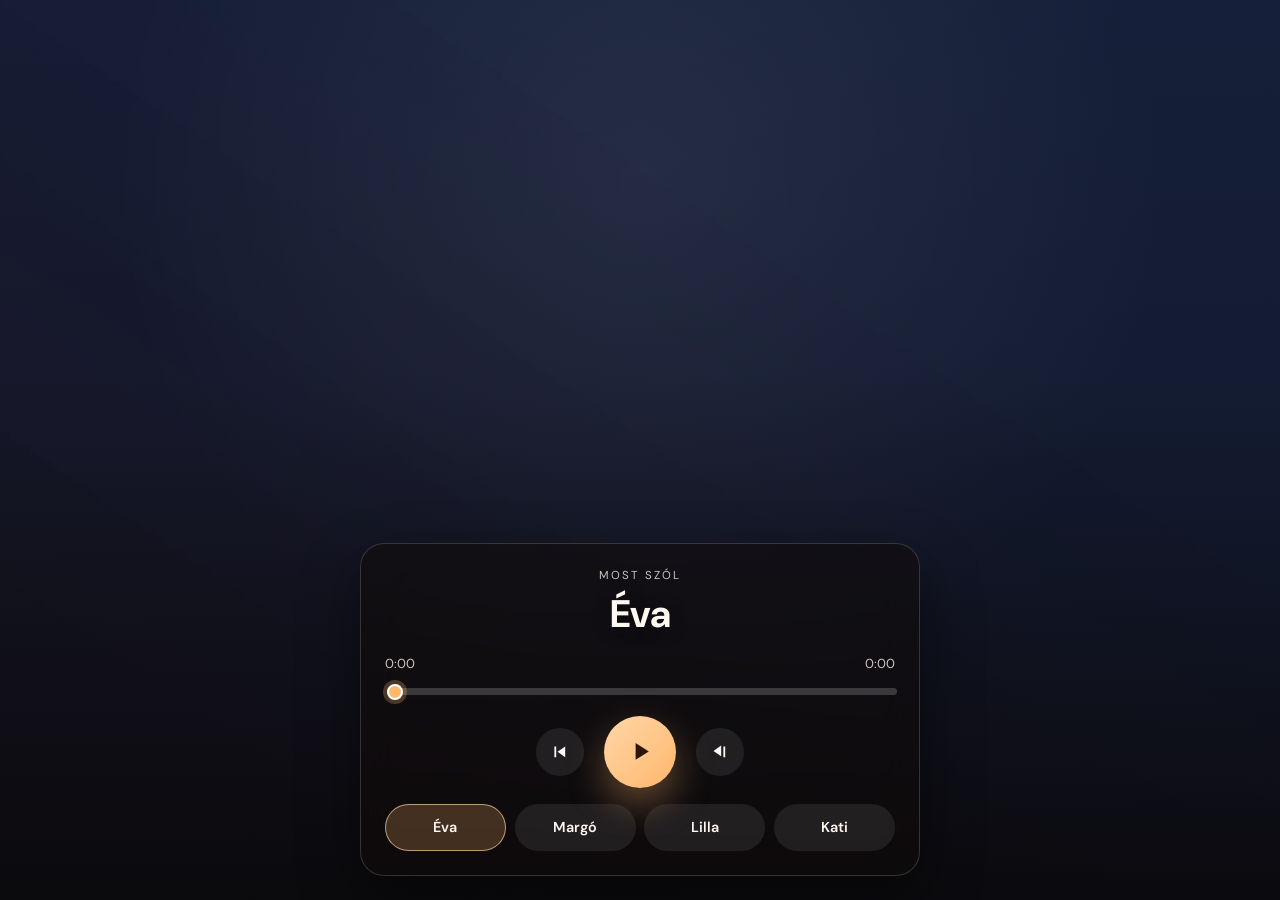
==== index.html @ 7efb0bc7 "deploy: 6016243d89b40b25d24469080c431d6c1f097b0b" ====
<!DOCTYPE html>
<html lang="hu">
<head>
  <meta charset="UTF-8">
  <meta name="viewport" content="width=device-width, initial-scale=1.0, viewport-fit=cover">
  <meta name="description" content="Interaktív üdvözlőkártya hanglejátszó">
  <meta name="theme-color" content="#1a120e">
  <title>Üdvözlőkártya</title>
  <link rel="preconnect" href="https://fonts.googleapis.com">
  <link rel="preconnect" href="https://fonts.gstatic.com" crossorigin>
  <link href="https://fonts.googleapis.com/css2?family=DM+Sans:ital,opsz,wght@0,9..40,400;0,9..40,500;0,9..40,700;1,9..40,400&display=swap" rel="stylesheet">
  <link rel="stylesheet" href="css/styles.css">
</head>
<body>
  <div class="player-screen" aria-label="Hanglejátszó">
    <div class="player-screen__cover" aria-hidden="true"></div>
    <div class="player-screen__shade" aria-hidden="true"></div>

    <div class="player-screen__controls">
      <div class="player-screen__meta">
        <p class="player-screen__label">Most szól</p>
        <h1 class="player-screen__title" id="track-title">—</h1>
      </div>

      <div class="player-screen__progress">
        <div class="player-screen__time">
          <span id="current-time">0:00</span>
          <span id="duration">0:00</span>
        </div>
        <input
          class="player-screen__seek"
          id="progress-bar"
          type="range"
          min="0"
          max="100"
          value="0"
          step="0.1"
          aria-label="Lejátszási pozíció"
        >
      </div>

      <div class="player-screen__transport">
        <button class="player-screen__btn" id="prev-btn" type="button" aria-label="Előző sáv">
          <svg viewBox="0 0 24 24" aria-hidden="true">
            <path d="M6 6h2v12H6V6zm3.5 6 8.5 6V6l-8.5 6z" fill="currentColor"/>
          </svg>
        </button>

        <button class="player-screen__btn player-screen__btn--primary" id="play-pause-btn" type="button" aria-label="Lejátszás">
          <svg class="icon icon--play" viewBox="0 0 24 24" aria-hidden="true">
            <path d="M8 5v14l11-7z" fill="currentColor"/>
          </svg>
          <svg class="icon icon--pause hidden" viewBox="0 0 24 24" aria-hidden="true">
            <path d="M6 19h4V5H6v14zm8-14v14h4V5h-4z" fill="currentColor"/>
          </svg>
        </button>

        <button class="player-screen__btn" id="next-btn" type="button" aria-label="Következő sáv">
          <svg viewBox="0 0 24 24" aria-hidden="true">
            <path d="M16 18h2V6h-2v12zm-11-7 8.5-6v12L5 11z" fill="currentColor"/>
          </svg>
        </button>
      </div>

      <ul class="track-list" id="track-list" role="listbox" aria-label="Sávlista"></ul>
    </div>
  </div>

  <audio id="audio" preload="metadata"></audio>

  <script type="module" src="js/main.js"></script>
</body>
</html>
---- css/styles.css ----
:root {
  --text: #fff8f2;
  --text-muted: rgba(255, 248, 242, 0.78);
  --panel: rgba(18, 12, 10, 0.55);
  --panel-border: rgba(255, 255, 255, 0.16);
  --accent: #ffd6a8;
  --accent-strong: #ffb86c;
  --shadow: 0 24px 60px rgba(0, 0, 0, 0.45);
  --font: "DM Sans", system-ui, -apple-system, sans-serif;
  --safe-bottom: env(safe-area-inset-bottom, 0px);
}

*,
*::before,
*::after {
  box-sizing: border-box;
}

html,
body {
  height: 100%;
  overflow: hidden;
}

body {
  margin: 0;
  font-family: var(--font);
  color: var(--text);
  background: #120c0a;
}

.player-screen {
  position: relative;
  width: 100%;
  height: 100dvh;
  overflow: hidden;
}

.player-screen__cover {
  position: absolute;
  inset: 0;
  background: url("../assets/img/cover.jpg") center / cover no-repeat;
  transform: scale(1.04);
}

.player-screen__shade {
  position: absolute;
  inset: 0;
  background:
    linear-gradient(180deg, rgba(8, 6, 5, 0.08) 0%, rgba(8, 6, 5, 0.18) 42%, rgba(8, 6, 5, 0.82) 100%),
    radial-gradient(circle at 50% 20%, rgba(255, 255, 255, 0.08), transparent 55%);
}

.player-screen__controls {
  position: absolute;
  inset: auto 0 0;
  z-index: 2;
  display: flex;
  flex-direction: column;
  gap: 1rem;
  padding: 1.25rem 1.25rem calc(1.25rem + var(--safe-bottom));
  border-top: 1px solid var(--panel-border);
  background: var(--panel);
  backdrop-filter: blur(18px);
  box-shadow: var(--shadow);
}

.player-screen__meta {
  text-align: center;
}

.player-screen__label {
  margin: 0;
  font-size: 0.72rem;
  letter-spacing: 0.18em;
  text-transform: uppercase;
  color: var(--text-muted);
}

.player-screen__title {
  margin: 0.35rem 0 0;
  font-size: clamp(1.6rem, 6vw, 2.4rem);
  font-weight: 700;
  letter-spacing: -0.02em;
  text-shadow: 0 2px 18px rgba(0, 0, 0, 0.35);
}

.player-screen__progress {
  width: 100%;
}

.player-screen__time {
  display: flex;
  justify-content: space-between;
  margin-bottom: 0.45rem;
  font-size: 0.82rem;
  color: var(--text-muted);
}

.player-screen__seek {
  width: 100%;
  height: 0.4rem;
  appearance: none;
  border-radius: 999px;
  background: rgba(255, 255, 255, 0.18);
  cursor: pointer;
}

.player-screen__seek::-webkit-slider-thumb {
  appearance: none;
  width: 1rem;
  height: 1rem;
  border-radius: 50%;
  background: var(--accent-strong);
  border: 2px solid #fff;
  box-shadow: 0 0 0 4px rgba(255, 184, 108, 0.25);
}

.player-screen__seek::-moz-range-thumb {
  width: 1rem;
  height: 1rem;
  border-radius: 50%;
  background: var(--accent-strong);
  border: 2px solid #fff;
}

.player-screen__transport {
  display: flex;
  align-items: center;
  justify-content: center;
  gap: 1.25rem;
}

.player-screen__btn {
  appearance: none;
  border: 0;
  cursor: pointer;
  display: grid;
  place-items: center;
  color: var(--text);
  background: rgba(255, 255, 255, 0.08);
  transition: transform 0.15s ease, background 0.15s ease;
}

.player-screen__btn:active {
  transform: scale(0.96);
}

.player-screen__btn svg {
  width: 1.35rem;
  height: 1.35rem;
}

.player-screen__btn--primary {
  width: 4.5rem;
  height: 4.5rem;
  border-radius: 50%;
  background: linear-gradient(135deg, var(--accent), var(--accent-strong));
  color: #2b1608;
  box-shadow: 0 16px 36px rgba(255, 184, 108, 0.35);
}

.player-screen__btn--primary svg {
  width: 1.8rem;
  height: 1.8rem;
}

.player-screen__btn:not(.player-screen__btn--primary) {
  width: 3rem;
  height: 3rem;
  border-radius: 50%;
}

.hidden {
  display: none;
}

.track-list {
  list-style: none;
  margin: 0;
  padding: 0;
  display: grid;
  grid-template-columns: repeat(4, minmax(0, 1fr));
  gap: 0.55rem;
}

.track-list__item {
  min-width: 0;
}

.track-list__button {
  width: 100%;
  padding: 0.75rem 0.5rem;
  border: 1px solid transparent;
  border-radius: 999px;
  background: rgba(255, 255, 255, 0.08);
  color: inherit;
  font: inherit;
  font-size: 0.82rem;
  font-weight: 600;
  text-align: center;
  white-space: nowrap;
  overflow: hidden;
  text-overflow: ellipsis;
  cursor: pointer;
  transition: background 0.15s ease, border-color 0.15s ease, transform 0.15s ease;
}

.track-list__button:hover {
  background: rgba(255, 255, 255, 0.14);
}

.track-list__button.is-active {
  border-color: rgba(255, 214, 168, 0.65);
  background: rgba(255, 184, 108, 0.22);
  color: #fff8f2;
}

@media (min-width: 640px) {
  .player-screen__controls {
    left: 50%;
    right: auto;
    bottom: 1.5rem;
    width: min(100%, 560px);
    transform: translateX(-50%);
    border: 1px solid var(--panel-border);
    border-radius: 24px;
    padding: 1.5rem 1.5rem calc(1.5rem + var(--safe-bottom));
  }

  .track-list__button {
    font-size: 0.9rem;
    padding: 0.85rem 0.75rem;
  }
}

@media (max-height: 640px) {
  .player-screen__title {
    font-size: 1.35rem;
  }

  .player-screen__btn--primary {
    width: 3.75rem;
    height: 3.75rem;
  }
}
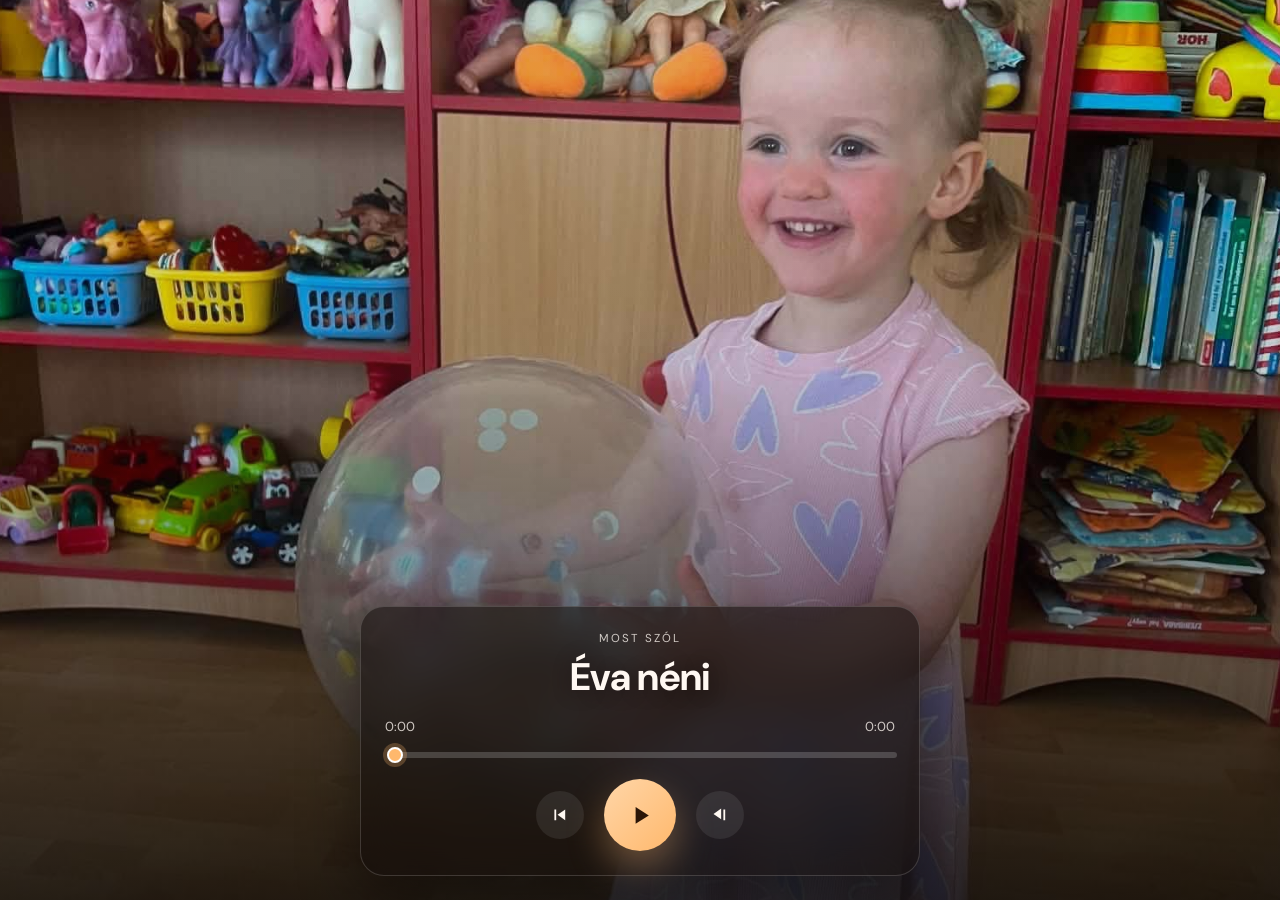
==== commit b7699881: "Remove track selector from player UI Co-authored-by: András Sevcsik-Zajácz <sevcsik@sevdev.hu>" ====
--- a/index.html
+++ b/index.html
@@ -61,8 +61,6 @@
           </svg>
         </button>
       </div>
-
-      <ul class="track-list" id="track-list" role="listbox" aria-label="Sávlista"></ul>
     </div>
   </div>
 
--- a/css/styles.css
+++ b/css/styles.css
@@ -175,47 +175,6 @@
   display: none;
 }
 
-.track-list {
-  list-style: none;
-  margin: 0;
-  padding: 0;
-  display: grid;
-  grid-template-columns: repeat(4, minmax(0, 1fr));
-  gap: 0.55rem;
-}
-
-.track-list__item {
-  min-width: 0;
-}
-
-.track-list__button {
-  width: 100%;
-  padding: 0.75rem 0.5rem;
-  border: 1px solid transparent;
-  border-radius: 999px;
-  background: rgba(255, 255, 255, 0.08);
-  color: inherit;
-  font: inherit;
-  font-size: 0.82rem;
-  font-weight: 600;
-  text-align: center;
-  white-space: nowrap;
-  overflow: hidden;
-  text-overflow: ellipsis;
-  cursor: pointer;
-  transition: background 0.15s ease, border-color 0.15s ease, transform 0.15s ease;
-}
-
-.track-list__button:hover {
-  background: rgba(255, 255, 255, 0.14);
-}
-
-.track-list__button.is-active {
-  border-color: rgba(255, 214, 168, 0.65);
-  background: rgba(255, 184, 108, 0.22);
-  color: #fff8f2;
-}
-
 @media (min-width: 640px) {
   .player-screen__controls {
     left: 50%;
@@ -228,10 +187,6 @@
     padding: 1.5rem 1.5rem calc(1.5rem + var(--safe-bottom));
   }
 
-  .track-list__button {
-    font-size: 0.9rem;
-    padding: 0.85rem 0.75rem;
-  }
 }
 
 @media (max-height: 640px) {
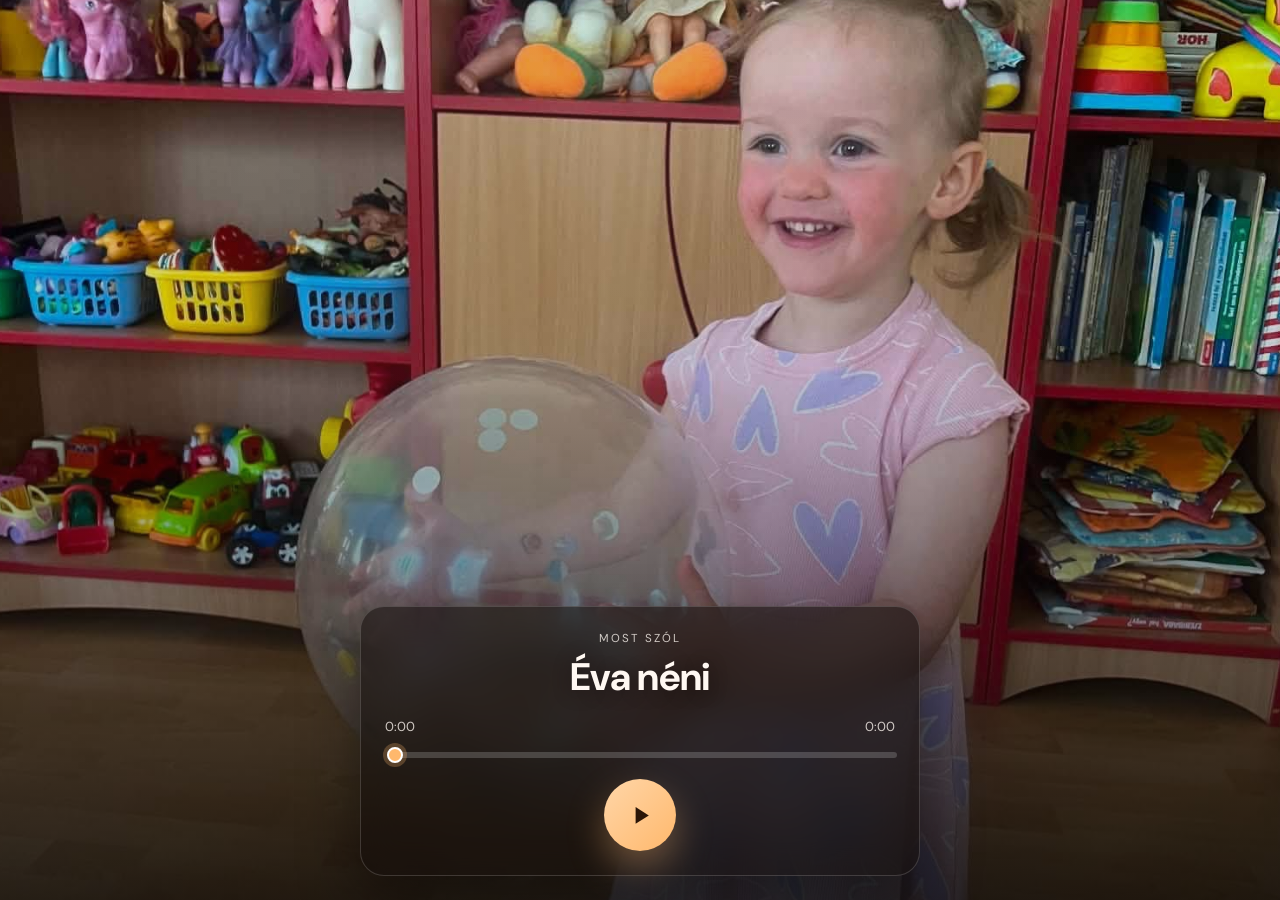
==== commit 52e4c98f: "Simplify player controls with replay button Co-authored-by: András Sevcsik-Zajácz <sevcsik@sevdev.hu" ====
--- a/index.html
+++ b/index.html
@@ -40,12 +40,6 @@
       </div>
 
       <div class="player-screen__transport">
-        <button class="player-screen__btn" id="prev-btn" type="button" aria-label="Előző sáv">
-          <svg viewBox="0 0 24 24" aria-hidden="true">
-            <path d="M6 6h2v12H6V6zm3.5 6 8.5 6V6l-8.5 6z" fill="currentColor"/>
-          </svg>
-        </button>
-
         <button class="player-screen__btn player-screen__btn--primary" id="play-pause-btn" type="button" aria-label="Lejátszás">
           <svg class="icon icon--play" viewBox="0 0 24 24" aria-hidden="true">
             <path d="M8 5v14l11-7z" fill="currentColor"/>
@@ -53,11 +47,8 @@
           <svg class="icon icon--pause hidden" viewBox="0 0 24 24" aria-hidden="true">
             <path d="M6 19h4V5H6v14zm8-14v14h4V5h-4z" fill="currentColor"/>
           </svg>
-        </button>
-
-        <button class="player-screen__btn" id="next-btn" type="button" aria-label="Következő sáv">
-          <svg viewBox="0 0 24 24" aria-hidden="true">
-            <path d="M16 18h2V6h-2v12zm-11-7 8.5-6v12L5 11z" fill="currentColor"/>
+          <svg class="icon icon--replay hidden" viewBox="0 0 24 24" aria-hidden="true">
+            <path d="M12 5V1L7 6l5 5V7c3.31 0 6 2.69 6 6s-2.69 6-6 6-6-2.69-6-6H4c0 4.42 3.58 8 8 8s8-3.58 8-8-3.58-8-8-8z" fill="currentColor"/>
           </svg>
         </button>
       </div>
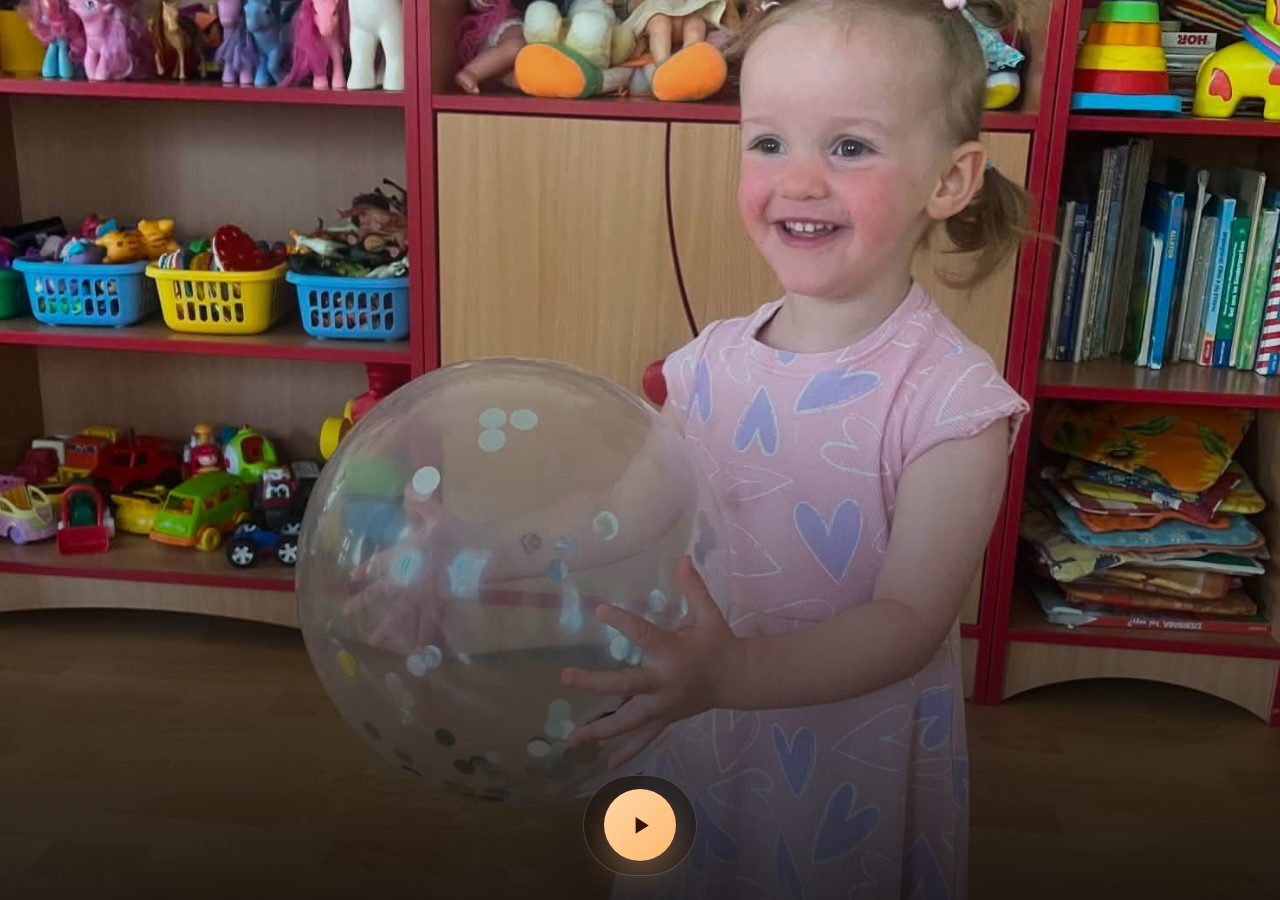
==== commit ad7e782f: "Simplify player to playback button only Co-authored-by: András Sevcsik-Zajácz <sevcsik@sevdev.hu>" ====
--- a/index.html
+++ b/index.html
@@ -17,28 +17,6 @@
     <div class="player-screen__shade" aria-hidden="true"></div>
 
     <div class="player-screen__controls">
-      <div class="player-screen__meta">
-        <p class="player-screen__label">Most szól</p>
-        <h1 class="player-screen__title" id="track-title">—</h1>
-      </div>
-
-      <div class="player-screen__progress">
-        <div class="player-screen__time">
-          <span id="current-time">0:00</span>
-          <span id="duration">0:00</span>
-        </div>
-        <input
-          class="player-screen__seek"
-          id="progress-bar"
-          type="range"
-          min="0"
-          max="100"
-          value="0"
-          step="0.1"
-          aria-label="Lejátszási pozíció"
-        >
-      </div>
-
       <div class="player-screen__transport">
         <button class="player-screen__btn player-screen__btn--primary" id="play-pause-btn" type="button" aria-label="Lejátszás">
           <svg class="icon icon--play" viewBox="0 0 24 24" aria-hidden="true">
--- a/css/styles.css
+++ b/css/styles.css
@@ -56,72 +56,12 @@
   inset: auto 0 0;
   z-index: 2;
   display: flex;
-  flex-direction: column;
-  gap: 1rem;
-  padding: 1.25rem 1.25rem calc(1.25rem + var(--safe-bottom));
+  justify-content: center;
+  padding: 1rem 1.25rem calc(1rem + var(--safe-bottom));
   border-top: 1px solid var(--panel-border);
   background: var(--panel);
   backdrop-filter: blur(18px);
   box-shadow: var(--shadow);
-}
-
-.player-screen__meta {
-  text-align: center;
-}
-
-.player-screen__label {
-  margin: 0;
-  font-size: 0.72rem;
-  letter-spacing: 0.18em;
-  text-transform: uppercase;
-  color: var(--text-muted);
-}
-
-.player-screen__title {
-  margin: 0.35rem 0 0;
-  font-size: clamp(1.6rem, 6vw, 2.4rem);
-  font-weight: 700;
-  letter-spacing: -0.02em;
-  text-shadow: 0 2px 18px rgba(0, 0, 0, 0.35);
-}
-
-.player-screen__progress {
-  width: 100%;
-}
-
-.player-screen__time {
-  display: flex;
-  justify-content: space-between;
-  margin-bottom: 0.45rem;
-  font-size: 0.82rem;
-  color: var(--text-muted);
-}
-
-.player-screen__seek {
-  width: 100%;
-  height: 0.4rem;
-  appearance: none;
-  border-radius: 999px;
-  background: rgba(255, 255, 255, 0.18);
-  cursor: pointer;
-}
-
-.player-screen__seek::-webkit-slider-thumb {
-  appearance: none;
-  width: 1rem;
-  height: 1rem;
-  border-radius: 50%;
-  background: var(--accent-strong);
-  border: 2px solid #fff;
-  box-shadow: 0 0 0 4px rgba(255, 184, 108, 0.25);
-}
-
-.player-screen__seek::-moz-range-thumb {
-  width: 1rem;
-  height: 1rem;
-  border-radius: 50%;
-  background: var(--accent-strong);
-  border: 2px solid #fff;
 }
 
 .player-screen__transport {
@@ -180,20 +120,15 @@
     left: 50%;
     right: auto;
     bottom: 1.5rem;
-    width: min(100%, 560px);
+    width: auto;
     transform: translateX(-50%);
     border: 1px solid var(--panel-border);
-    border-radius: 24px;
-    padding: 1.5rem 1.5rem calc(1.5rem + var(--safe-bottom));
+    border-radius: 999px;
+    padding: 0.85rem 1.25rem calc(0.85rem + var(--safe-bottom));
   }
-
 }
 
 @media (max-height: 640px) {
-  .player-screen__title {
-    font-size: 1.35rem;
-  }
-
   .player-screen__btn--primary {
     width: 3.75rem;
     height: 3.75rem;
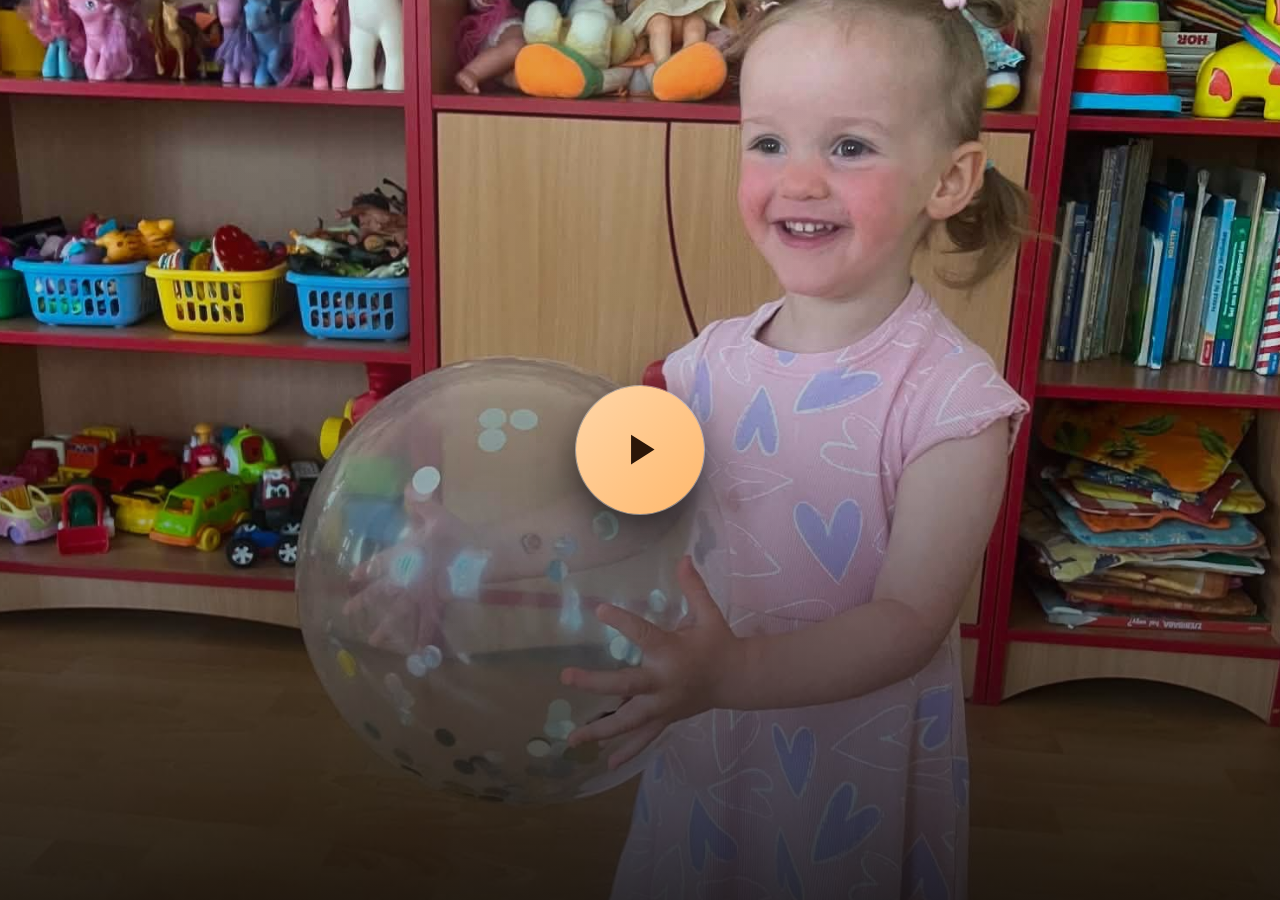
==== commit 1e45df3b: "Center play button on cover without control panel Co-authored-by: András Sevcsik-Zajácz <sevcsik@sev" ====
--- a/index.html
+++ b/index.html
@@ -17,8 +17,7 @@
     <div class="player-screen__shade" aria-hidden="true"></div>
 
     <div class="player-screen__controls">
-      <div class="player-screen__transport">
-        <button class="player-screen__btn player-screen__btn--primary" id="play-pause-btn" type="button" aria-label="Lejátszás">
+      <button class="player-screen__btn" id="play-pause-btn" type="button" aria-label="Lejátszás">
           <svg class="icon icon--play" viewBox="0 0 24 24" aria-hidden="true">
             <path d="M8 5v14l11-7z" fill="currentColor"/>
           </svg>
@@ -28,8 +27,7 @@
           <svg class="icon icon--replay hidden" viewBox="0 0 24 24" aria-hidden="true">
             <path d="M12 5V1L7 6l5 5V7c3.31 0 6 2.69 6 6s-2.69 6-6 6-6-2.69-6-6H4c0 4.42 3.58 8 8 8s8-3.58 8-8-3.58-8-8-8z" fill="currentColor"/>
           </svg>
-        </button>
-      </div>
+      </button>
     </div>
   </div>
 
--- a/css/styles.css
+++ b/css/styles.css
@@ -1,13 +1,8 @@
 :root {
   --text: #fff8f2;
-  --text-muted: rgba(255, 248, 242, 0.78);
-  --panel: rgba(18, 12, 10, 0.55);
-  --panel-border: rgba(255, 255, 255, 0.16);
   --accent: #ffd6a8;
   --accent-strong: #ffb86c;
-  --shadow: 0 24px 60px rgba(0, 0, 0, 0.45);
   --font: "DM Sans", system-ui, -apple-system, sans-serif;
-  --safe-bottom: env(safe-area-inset-bottom, 0px);
 }
 
 *,
@@ -53,33 +48,40 @@
 
 .player-screen__controls {
   position: absolute;
-  inset: auto 0 0;
+  inset: 0;
   z-index: 2;
-  display: flex;
-  justify-content: center;
-  padding: 1rem 1.25rem calc(1rem + var(--safe-bottom));
-  border-top: 1px solid var(--panel-border);
-  background: var(--panel);
-  backdrop-filter: blur(18px);
-  box-shadow: var(--shadow);
-}
-
-.player-screen__transport {
   display: flex;
   align-items: center;
   justify-content: center;
-  gap: 1.25rem;
+  pointer-events: none;
 }
 
 .player-screen__btn {
   appearance: none;
   border: 0;
   cursor: pointer;
+  pointer-events: auto;
   display: grid;
   place-items: center;
-  color: var(--text);
-  background: rgba(255, 255, 255, 0.08);
-  transition: transform 0.15s ease, background 0.15s ease;
+  width: clamp(5.75rem, 20vw, 8rem);
+  height: clamp(5.75rem, 20vw, 8rem);
+  border-radius: 50%;
+  color: #2b1608;
+  background: linear-gradient(135deg, var(--accent), var(--accent-strong));
+  box-shadow:
+    0 0 0 1px rgba(255, 255, 255, 0.42),
+    0 10px 20px rgba(0, 0, 0, 0.22),
+    0 24px 48px rgba(0, 0, 0, 0.38),
+    0 40px 80px rgba(0, 0, 0, 0.28);
+  transition: transform 0.15s ease, box-shadow 0.15s ease;
+}
+
+.player-screen__btn:hover {
+  box-shadow:
+    0 0 0 1px rgba(255, 255, 255, 0.5),
+    0 12px 24px rgba(0, 0, 0, 0.26),
+    0 28px 56px rgba(0, 0, 0, 0.42),
+    0 44px 88px rgba(0, 0, 0, 0.32);
 }
 
 .player-screen__btn:active {
@@ -87,50 +89,22 @@
 }
 
 .player-screen__btn svg {
-  width: 1.35rem;
-  height: 1.35rem;
-}
-
-.player-screen__btn--primary {
-  width: 4.5rem;
-  height: 4.5rem;
-  border-radius: 50%;
-  background: linear-gradient(135deg, var(--accent), var(--accent-strong));
-  color: #2b1608;
-  box-shadow: 0 16px 36px rgba(255, 184, 108, 0.35);
-}
-
-.player-screen__btn--primary svg {
-  width: 1.8rem;
-  height: 1.8rem;
-}
-
-.player-screen__btn:not(.player-screen__btn--primary) {
-  width: 3rem;
-  height: 3rem;
-  border-radius: 50%;
+  width: clamp(2.4rem, 8vw, 3.2rem);
+  height: clamp(2.4rem, 8vw, 3.2rem);
 }
 
 .hidden {
   display: none;
 }
 
-@media (min-width: 640px) {
-  .player-screen__controls {
-    left: 50%;
-    right: auto;
-    bottom: 1.5rem;
-    width: auto;
-    transform: translateX(-50%);
-    border: 1px solid var(--panel-border);
-    border-radius: 999px;
-    padding: 0.85rem 1.25rem calc(0.85rem + var(--safe-bottom));
+@media (max-height: 640px) {
+  .player-screen__btn {
+    width: 5rem;
+    height: 5rem;
+  }
+
+  .player-screen__btn svg {
+    width: 2.1rem;
+    height: 2.1rem;
   }
 }
-
-@media (max-height: 640px) {
-  .player-screen__btn--primary {
-    width: 3.75rem;
-    height: 3.75rem;
-  }
-}
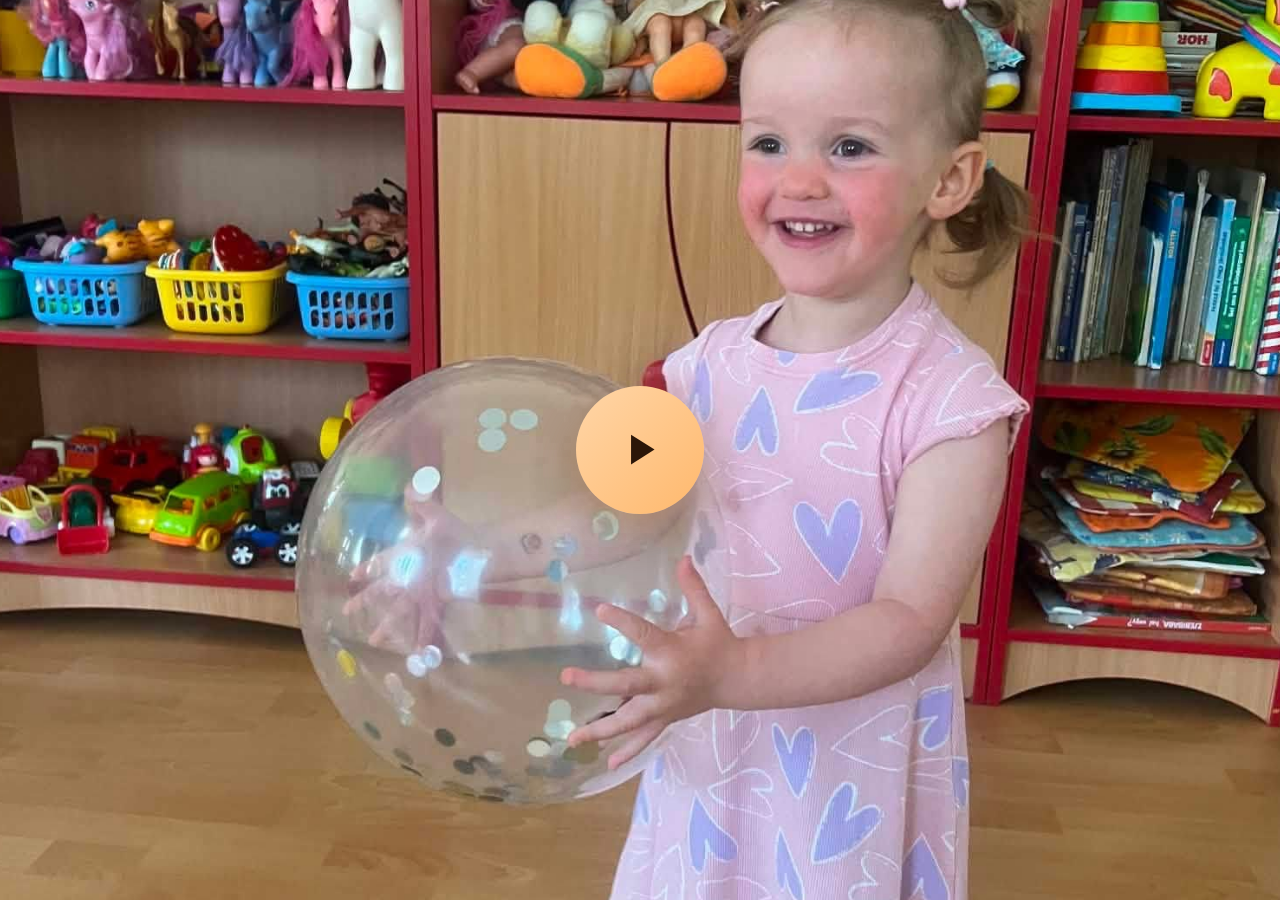
==== commit f01f1f2e: "Remove player overlay and restore apricot button Co-authored-by: András Sevcsik-Zajácz <sevcsik@sevd" ====
--- a/index.html
+++ b/index.html
@@ -14,19 +14,18 @@
 <body>
   <div class="player-screen" aria-label="Hanglejátszó">
     <div class="player-screen__cover" aria-hidden="true"></div>
-    <div class="player-screen__shade" aria-hidden="true"></div>
 
     <div class="player-screen__controls">
       <button class="player-screen__btn" id="play-pause-btn" type="button" aria-label="Lejátszás">
-          <svg class="icon icon--play" viewBox="0 0 24 24" aria-hidden="true">
-            <path d="M8 5v14l11-7z" fill="currentColor"/>
-          </svg>
-          <svg class="icon icon--pause hidden" viewBox="0 0 24 24" aria-hidden="true">
-            <path d="M6 19h4V5H6v14zm8-14v14h4V5h-4z" fill="currentColor"/>
-          </svg>
-          <svg class="icon icon--replay hidden" viewBox="0 0 24 24" aria-hidden="true">
-            <path d="M12 5V1L7 6l5 5V7c3.31 0 6 2.69 6 6s-2.69 6-6 6-6-2.69-6-6H4c0 4.42 3.58 8 8 8s8-3.58 8-8-3.58-8-8-8z" fill="currentColor"/>
-          </svg>
+        <svg class="icon icon--play" viewBox="0 0 24 24" aria-hidden="true">
+          <path d="M8 5v14l11-7z" fill="currentColor"/>
+        </svg>
+        <svg class="icon icon--pause hidden" viewBox="0 0 24 24" aria-hidden="true">
+          <path d="M6 19h4V5H6v14zm8-14v14h4V5h-4z" fill="currentColor"/>
+        </svg>
+        <svg class="icon icon--replay hidden" viewBox="0 0 24 24" aria-hidden="true">
+          <path d="M12 5V1L7 6l5 5V7c3.31 0 6 2.69 6 6s-2.69 6-6 6-6-2.69-6-6H4c0 4.42 3.58 8 8 8s8-3.58 8-8-3.58-8-8-8z" fill="currentColor"/>
+        </svg>
       </button>
     </div>
   </div>
--- a/css/styles.css
+++ b/css/styles.css
@@ -38,14 +38,6 @@
   transform: scale(1.04);
 }
 
-.player-screen__shade {
-  position: absolute;
-  inset: 0;
-  background:
-    linear-gradient(180deg, rgba(8, 6, 5, 0.08) 0%, rgba(8, 6, 5, 0.18) 42%, rgba(8, 6, 5, 0.82) 100%),
-    radial-gradient(circle at 50% 20%, rgba(255, 255, 255, 0.08), transparent 55%);
-}
-
 .player-screen__controls {
   position: absolute;
   inset: 0;
@@ -54,6 +46,7 @@
   align-items: center;
   justify-content: center;
   pointer-events: none;
+  background: transparent;
 }
 
 .player-screen__btn {
@@ -67,21 +60,17 @@
   height: clamp(5.75rem, 20vw, 8rem);
   border-radius: 50%;
   color: #2b1608;
-  background: linear-gradient(135deg, var(--accent), var(--accent-strong));
+  background: linear-gradient(135deg, #ffd6a8, #ffb86c);
   box-shadow:
-    0 0 0 1px rgba(255, 255, 255, 0.42),
-    0 10px 20px rgba(0, 0, 0, 0.22),
-    0 24px 48px rgba(0, 0, 0, 0.38),
-    0 40px 80px rgba(0, 0, 0, 0.28);
+    0 16px 36px rgba(255, 184, 108, 0.35),
+    0 24px 48px rgba(0, 0, 0, 0.32);
   transition: transform 0.15s ease, box-shadow 0.15s ease;
 }
 
 .player-screen__btn:hover {
   box-shadow:
-    0 0 0 1px rgba(255, 255, 255, 0.5),
-    0 12px 24px rgba(0, 0, 0, 0.26),
-    0 28px 56px rgba(0, 0, 0, 0.42),
-    0 44px 88px rgba(0, 0, 0, 0.32);
+    0 18px 40px rgba(255, 184, 108, 0.42),
+    0 28px 56px rgba(0, 0, 0, 0.36);
 }
 
 .player-screen__btn:active {
